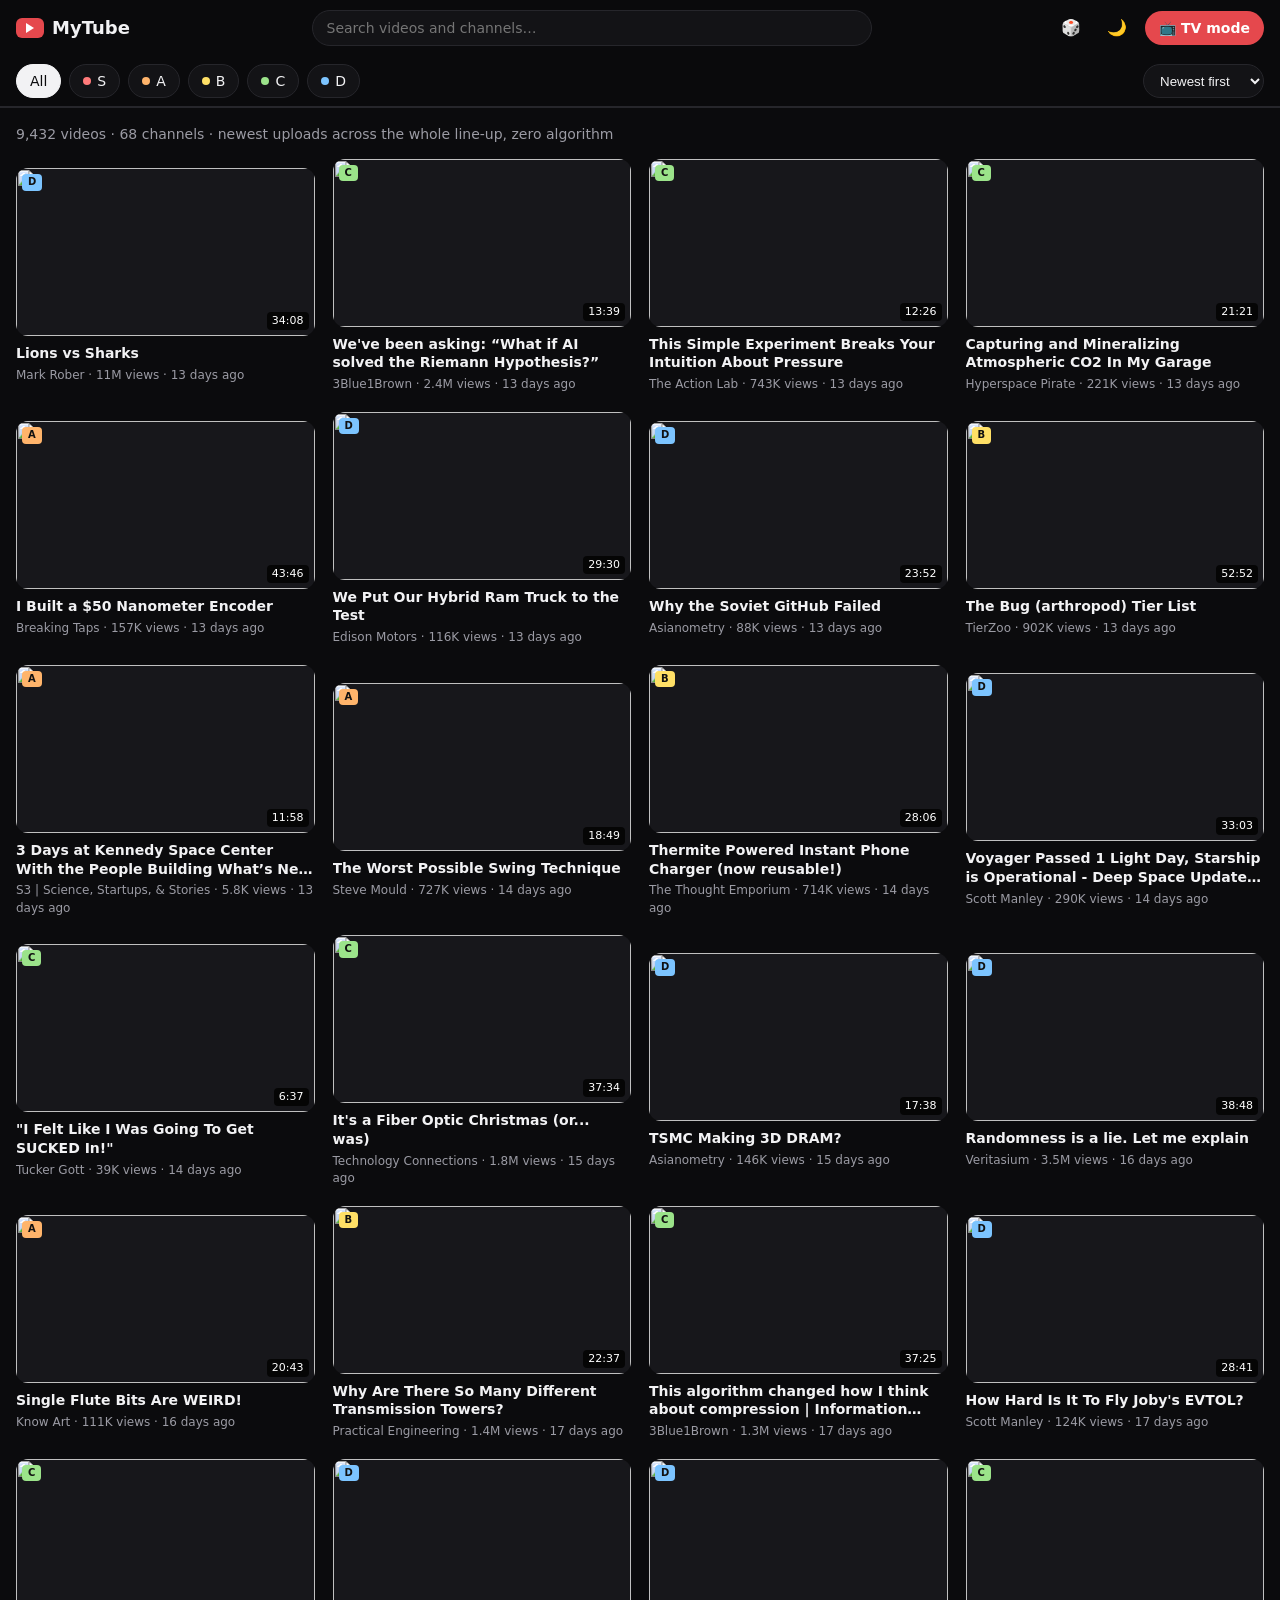
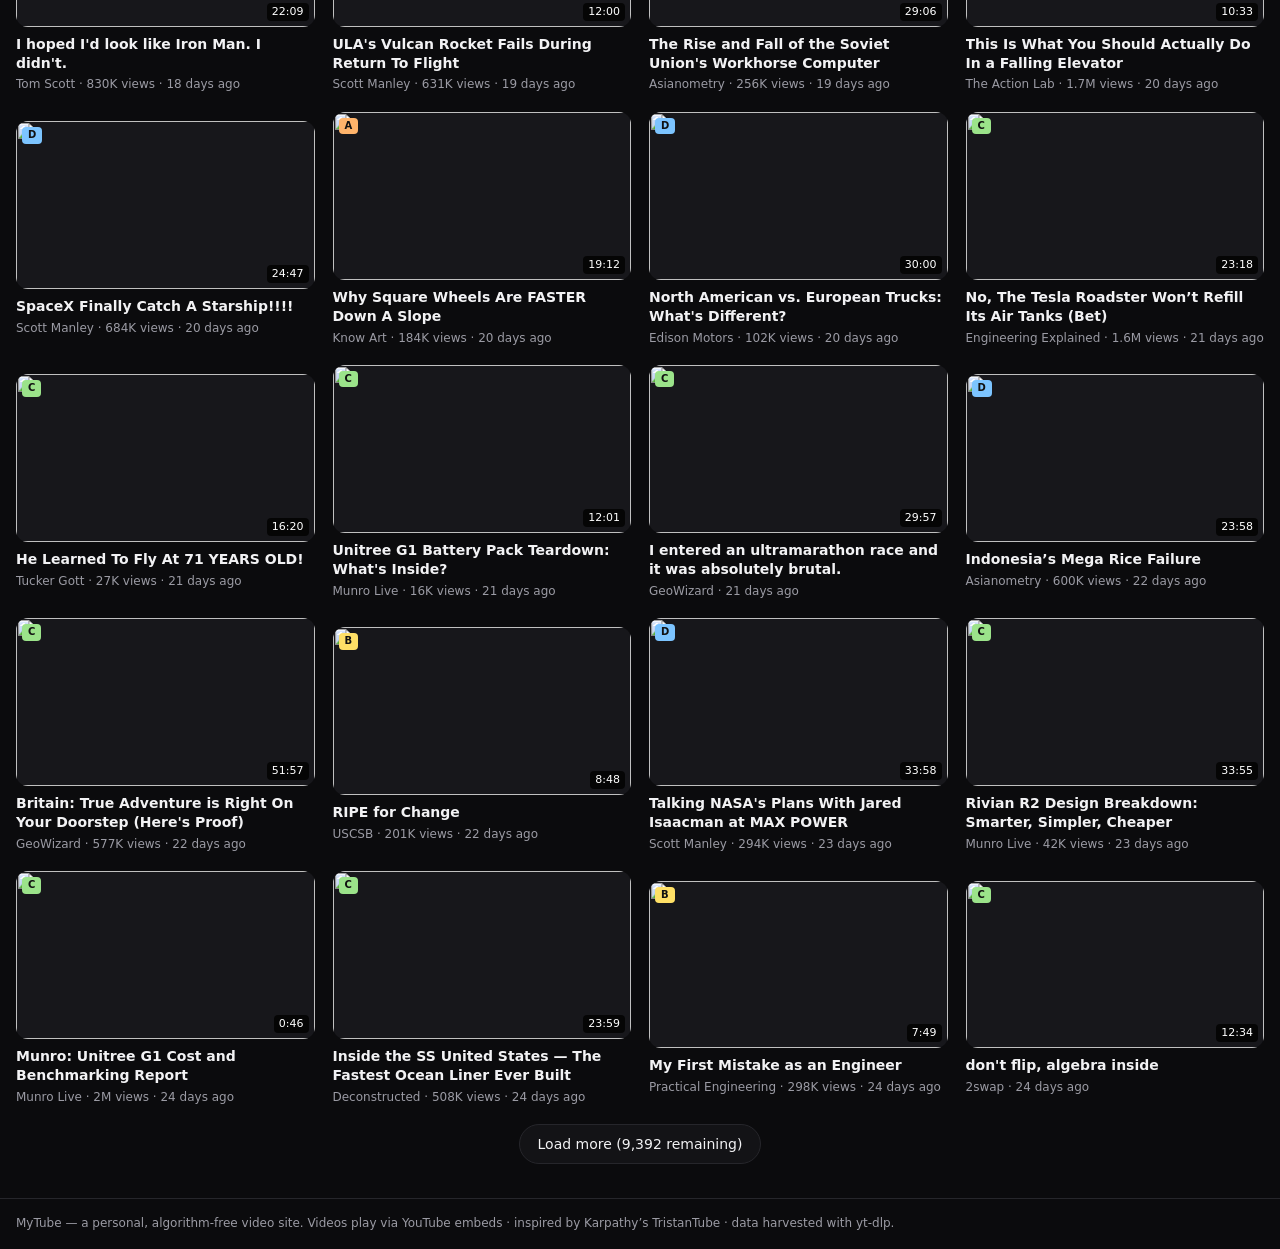
==== download/mytube-starter-kit/index.html @ 145fa807 "5e452080-0ec7-41a1-acb6-d376ca8e6de0" ====
<!doctype html>
<html lang="en">
<head>
<meta charset="utf-8">
<meta name="viewport" content="width=device-width, initial-scale=1">
<title>MyTube — your personal nerd TV</title>
<style>
  :root{
    --bg:#0b0b0d; --bg2:#131316; --fg:#f2f2f4; --muted:#9b9ba4;
    --line:#26262b; --accent:#e5484d; --card:#17171b;
  }
  html.light{
    --bg:#fafafa; --bg2:#ffffff; --fg:#17171b; --muted:#6b6b76;
    --line:#e4e4e8; --accent:#e5484d; --card:#ffffff;
  }
  *{box-sizing:border-box}
  body{margin:0;background:var(--bg);color:var(--fg);
       font:14px/1.45 system-ui,-apple-system,"Segoe UI",Roboto,sans-serif}
  button{font:inherit;color:inherit;background:none;border:0;cursor:pointer;padding:0}
  input{font:inherit}
  header{position:sticky;top:0;z-index:40;background:color-mix(in srgb,var(--bg) 88%,transparent);
         backdrop-filter:blur(8px);border-bottom:1px solid var(--line)}
  .hrow{display:flex;align-items:center;gap:10px;height:56px;padding:0 16px}
  .logo{display:flex;align-items:center;gap:8px;font-weight:700;font-size:18px}
  .logo .play{width:28px;height:20px;border-radius:6px;background:var(--accent);
              display:grid;place-items:center}
  .logo .play::after{content:"";border-left:8px solid #fff;border-block:5px solid transparent}
  .search{flex:1;max-width:560px;margin:0 auto;position:relative}
  .search input{width:100%;height:36px;border-radius:999px;border:1px solid var(--line);
                background:var(--bg2);color:var(--fg);padding:0 14px;outline:none}
  .iconbtn{width:36px;height:36px;border-radius:999px;display:grid;place-items:center;font-size:16px}
  .iconbtn:hover{background:var(--bg2)}
  .tvbtn{display:inline-flex;align-items:center;gap:6px;background:var(--accent);color:#fff;
         border-radius:999px;padding:7px 14px;font-weight:600}
  .chips{display:flex;gap:8px;overflow-x:auto;padding:8px 16px;border-bottom:1px solid var(--line);
         scrollbar-width:none}
  .chips::-webkit-scrollbar{display:none}
  .chip{flex-shrink:0;border:1px solid var(--line);border-radius:999px;padding:6px 13px;
        background:var(--bg2);display:inline-flex;align-items:center;gap:6px}
  .chip.on{background:var(--fg);color:var(--bg);border-color:var(--fg)}
  .dot{width:8px;height:8px;border-radius:999px;display:inline-block}
  select{border:1px solid var(--line);background:var(--bg2);color:var(--fg);
         border-radius:999px;padding:6px 12px}
  main{max-width:1800px;margin:0 auto;padding:16px}
  .meta{color:var(--muted);margin:0 0 14px}
  .grid{display:grid;gap:18px;grid-template-columns:repeat(auto-fill,minmax(280px,1fr))}
  .card{text-align:left;display:block;width:100%}
  .thumb{position:relative;aspect-ratio:16/9;border-radius:12px;overflow:hidden;background:var(--card)}
  .thumb img{width:100%;height:100%;object-fit:cover;display:block}
  .seen .thumb img{opacity:.55}
  .dur{position:absolute;right:6px;bottom:6px;background:rgba(0,0,0,.8);color:#fff;
       font-size:11px;padding:1px 5px;border-radius:4px}
  .tier{position:absolute;left:6px;top:6px;font-size:10px;font-weight:800;color:#111;
        padding:1px 6px;border-radius:4px}
  .card h3{margin:8px 0 4px;font-size:14px;font-weight:600;line-height:1.35;
           display:-webkit-box;-webkit-line-clamp:2;-webkit-box-orient:vertical;overflow:hidden}
  .sub{color:var(--muted);font-size:12px}
  .more{display:block;margin:18px auto;padding:9px 18px;border:1px solid var(--line);
        border-radius:999px;background:var(--bg2)}
  /* watch view */
  .watchwrap{max-width:1500px;margin:0 auto;padding:16px;display:grid;gap:20px;
             grid-template-columns:minmax(0,1fr) 360px}
  @media(max-width:1000px){.watchwrap{grid-template-columns:1fr}}
  .player{aspect-ratio:16/9;background:#000;border-radius:12px;overflow:hidden}
  .player iframe{width:100%;height:100%;border:0;display:block}
  .upnext{display:flex;flex-direction:column;gap:4px;max-height:80vh;overflow:auto}
  .upnext button{display:flex;gap:10px;padding:6px;border-radius:8px;text-align:left}
  .upnext button:hover{background:var(--bg2)}
  .upnext .mini{position:relative;flex:0 0 138px;aspect-ratio:16/9;border-radius:6px;overflow:hidden;
                background:var(--card)}
  .upnext .mini img{width:100%;height:100%;object-fit:cover}
  .backrow{display:flex;align-items:center;gap:12px;margin-bottom:12px}
  .pill{border:1px solid var(--line);border-radius:999px;padding:6px 13px;background:var(--bg2)}
  /* TV mode */
  #tv{position:fixed;inset:0;z-index:100;background:#000;color:#fff;display:none}
  #tv.on{display:block}
  #tv .catcher{position:absolute;inset:0;z-index:10}
  #tvosd{position:absolute;inset:0;z-index:20;pointer-events:none;opacity:1;transition:opacity .3s}
  #tvosd.dim{opacity:0}
  #tvosd .top{position:absolute;top:0;left:0;right:0;padding:14px;display:flex;justify-content:flex-end;gap:8px;
              background:linear-gradient(rgba(0,0,0,.7),transparent)}
  #tvosd .bot{position:absolute;bottom:0;left:0;right:0;padding:22px;padding-top:90px;
              background:linear-gradient(transparent,rgba(0,0,0,.88))}
  #tvosd .tbtn{pointer-events:auto;width:40px;height:40px;border-radius:999px;display:grid;place-items:center;
               background:rgba(255,255,255,.12);color:#fff}
  #tvbar{height:4px;background:rgba(255,255,255,.25);border-radius:999px;overflow:hidden;margin-top:10px}
  #tvbar div{height:100%;background:var(--accent);width:0}
  footer{border-top:1px solid var(--line);color:var(--muted);padding:16px;font-size:12px}
  .hidden{display:none!important}
</style>
</head>
<body>
<header>
  <div class="hrow">
    <button class="logo" onclick="goHome()"><span class="play"></span>MyTube</button>
    <div class="search"><input id="q" placeholder="Search videos and channels…" aria-label="Search"></div>
    <button class="iconbtn" onclick="reshuffle()" title="Shuffle">🎲</button>
    <button class="iconbtn" onclick="toggleTheme()" id="themebtn" title="Toggle theme">🌙</button>
    <button class="tvbtn" onclick="openTv()">📺 TV mode</button>
  </div>
  <div class="chips" id="chips"></div>
</header>

<main id="home">
  <p class="meta" id="metaline">Loading library…</p>
  <div class="grid" id="grid"></div>
  <button class="more hidden" id="more">Load more</button>
</main>

<div id="watch" class="watchwrap hidden">
  <div>
    <div class="backrow">
      <button class="pill" onclick="goHome()">← Back</button>
      <span class="sub" id="queueinfo"></span>
      <button class="pill" style="margin-left:auto" onclick="openTv(true)">📺 TV mode</button>
      <button class="pill" onclick="playNext()">Next ▶</button>
    </div>
    <div class="player" id="playerhost"></div>
    <h2 id="wtitle" style="margin:14px 0 6px;font-size:18px"></h2>
    <div class="sub" id="wmeta"></div>
  </div>
  <div>
    <div class="sub" style="font-weight:700;margin-bottom:8px">Up next</div>
    <div class="upnext" id="upnext"></div>
  </div>
</div>

<div id="tv" role="dialog" aria-label="TV mode">
  <div id="tvhost" style="position:absolute;inset:0"></div>
  <div class="catcher" onclick="tvToggle()" aria-label="Toggle playback"></div>
  <div id="tvosd">
    <div class="top">
      <button class="tbtn" onclick="tvGo(tvIdx-1)">⏮</button>
      <button class="tbtn" onclick="tvGo(tvIdx+1)">⏭</button>
      <button class="tbtn" onclick="tvMute()">🔊</button>
      <button class="tbtn" onclick="closeTv()">✕</button>
    </div>
    <div class="bot">
      <div style="display:flex;justify-content:space-between;gap:16px">
        <div style="min-width:0">
          <div id="tvtitle" style="font-size:20px;font-weight:700;white-space:nowrap;overflow:hidden;text-overflow:ellipsis"></div>
          <div id="tvmeta" class="sub" style="color:#bbb;margin-top:4px"></div>
        </div>
        <div style="text-align:right;color:#999;flex-shrink:0">
          <div id="tvcount"></div>
          <div style="font-size:11px;margin-top:4px">space play · n next · p prev · m mute · ←→ seek · esc exit</div>
        </div>
      </div>
      <div id="tvbar"><div></div></div>
    </div>
  </div>
</div>

<footer>
  MyTube — a personal, algorithm-free video site. Videos play via YouTube embeds ·
  inspired by Karpathy’s TristanTube · data harvested with yt-dlp.
</footer>

<script src="https://www.youtube.com/iframe_api"></script>
<script>
"use strict";
const TIER_COLORS = {S:"#ff7a7a",A:"#ffb46b",B:"#ffe066",C:"#9be38a",D:"#7cc4ff"};
const PAGE = 40;
let DATA = null, q = "", tier = "all", sort = "newest", seed = 1, visible = PAGE;
let view = "home", queueList = [], current = null, player = null;
let tvIdx = 0, tvPlayer = null, tvCountdown = null, tvIdle = null;
let hist = [];
try { hist = JSON.parse(localStorage.getItem("mytube.hist") || "[]"); } catch {}

/* ---------- helpers ---------- */
const $ = (s) => document.querySelector(s);
const thumb = (id, big) => `https://i.ytimg.com/vi/${id}/${big ? "hq" : "mq"}default.jpg`;
function fmtDur(d){ if(!d||d<=0) return ""; const h=d/3600|0,m=(d%3600)/60|0,s=d%60|0;
  return h?`${h}:${String(m).padStart(2,"0")}:${String(s).padStart(2,"0")}`:`${m}:${String(s).padStart(2,"0")}`; }
function fmtViews(v){ if(!v||v<=0) return "";
  if(v>=1e9) return (v/1e9).toFixed(1).replace(/\.0$/,"")+"B views";
  if(v>=1e6) return (v/1e6).toFixed(1).replace(/\.0$/,"")+"M views";
  if(v>=1e3) return (v/1e3).toFixed(1).replace(/\.0$/,"")+"K views";
  return v+" views"; }
function fmtAge(ts){ if(!ts) return ""; const days=Math.floor((Date.now()/1e3-ts)/86400);
  if(days<1) return "today"; if(days===1) return "1 day ago";
  if(days<30) return days+" days ago";
  if(days<365){const m=Math.round(days/30);return m<=1?"1 month ago":m+" months ago";}
  const y=Math.round(days/365); return y<=1?"1 year ago":y+" years ago"; }
const metaJoin = (...p) => p.filter(Boolean).join(" · ");
function shuffleSeeded(arr, s){ const a=[...arr];
  let x=s>>>0; const rnd=()=>{x|=0;x=x+0x6D2B79F5|0;let t=Math.imul(x^x>>>15,1|x);
  t=t+Math.imul(t^t>>>7,61|t)^t;return((t^t>>>14)>>>0)/4294967296;};
  for(let i=a.length-1;i>0;i--){const j=rnd()*(i+1)|0;[a[i],a[j]]=[a[j],a[i]];} return a; }
function esc(s){return (s??"").replace(/&/g,"&amp;").replace(/</g,"&lt;").replace(/"/g,"&quot;");}

/* ---------- data + filters ---------- */
async function boot(){
  try{ const r=await fetch("./videos.json"); DATA=await r.json(); }
  catch{ $("#metaline").textContent="Could not load videos.json — serve this folder over HTTP (e.g. python -m http.server)."; return; }
  const seen=new Set(); DATA.videos=DATA.videos.filter(v=>!seen.has(v.id)&&seen.add(v.id));
  renderChips(); render();
}
function filtered(){
  const ql=q.trim().toLowerCase();
  let out=DATA.videos.filter(v=>{
    const ch=DATA.channels[v.c];
    if(tier!=="all"&&ch.tier!==tier) return false;
    if(ql&&!v.t.toLowerCase().includes(ql)&&!ch.n.toLowerCase().includes(ql)) return false;
    return true;
  });
  if(sort==="newest") out=[...out].sort((a,b)=>(b.ts??0)-(a.ts??0)||b.v-a.v);
  else if(sort==="views") out=[...out].sort((a,b)=>b.v-a.v);
  else if(sort==="longest") out=[...out].sort((a,b)=>b.d-a.d);
  else if(sort==="shuffle") out=shuffleSeeded(out,seed);
  return out;
}
function render(){
  const list=filtered();
  $("#metaline").textContent=`${list.length.toLocaleString()} videos · ${DATA.channels.length} channels · newest uploads across the whole line-up, zero algorithm${q.trim()?` · results for “${q.trim()}”`:""}`;
  const seenIds=new Set(hist);
  $("#grid").innerHTML=list.slice(0,visible).map(v=>{
    const ch=DATA.channels[v.c];
    return `<button class="card ${seenIds.has(v.id)?"seen":""}" onclick="openVideo('${v.id}')">
      <div class="thumb"><img loading="lazy" src="${thumb(v.id)}" alt="">
        ${fmtDur(v.d)?`<span class="dur">${fmtDur(v.d)}</span>`:""}
        <span class="tier" style="background:${TIER_COLORS[ch.tier]}">${ch.tier}</span></div>
      <h3>${esc(v.t)}</h3>
      <div class="sub">${esc(metaJoin(ch.n,fmtViews(v.v),fmtAge(v.ts)))}</div>
    </button>`;
  }).join("");
  $("#more").classList.toggle("hidden",visible>=list.length);
  $("#more").textContent=`Load more (${(list.length-visible).toLocaleString()} remaining)`;
}
function renderChips(){
  const tiers=["all","S","A","B","C","D"];
  $("#chips").innerHTML=tiers.map(t=>`<button class="chip ${tier===t?"on":""}" onclick="setTier('${t}')">${
    t==="all"?"All":`<span class="dot" style="background:${TIER_COLORS[t]}"></span>${t}`}</button>`).join("")
    +`<span style="flex:1"></span><select onchange="setSort(this.value)" aria-label="Sort">
      ${["newest","views","longest","shuffle"].map(s=>`<option value="${s}" ${sort===s?"selected":""}>${
        {newest:"Newest first",views:"Most viewed",longest:"Longest",shuffle:"Shuffled"}[s]}</option>`).join("")}
    </select>`;
}
function setTier(t){tier=t;visible=PAGE;renderChips();render();window.scrollTo({top:0});}
function setSort(s){sort=s;visible=PAGE;render();window.scrollTo({top:0});}
function reshuffle(){sort="shuffle";seed=(Math.random()*1e9)|0;visible=PAGE;renderChips();render();}
$("#q").addEventListener("input",e=>{q=e.target.value;visible=PAGE;render();});
$("#more").addEventListener("click",()=>{visible+=PAGE*2;render();});

/* ---------- watch ---------- */
let ytReady=false, pendingOpen=null;
window.onYouTubeIframeAPIReady=()=>{ytReady=true;if(pendingOpen){openVideo(pendingOpen);pendingOpen=null;}};
function newPlayer(host,vid,onEnd){
  if(player){player.destroy();player=null;}
  player=new YT.Player(host,{videoId:vid,playerVars:{autoplay:1,rel:0,modestbranding:1},
    events:{onStateChange:e=>{if(e.data===0&&onEnd)onEnd();}}});
}
function openVideo(id){
  if(!ytReady){pendingOpen=id;return;}
  const v=DATA.videos.find(x=>x.id===id); if(!v) return;
  current=v;
  if(view!=="watch"){queueList=filtered();}
  view="watch";
  $("#home").classList.add("hidden"); $("#watch").classList.remove("hidden");
  const idx=queueList.findIndex(x=>x.id===id);
  $("#queueinfo").textContent=idx>=0?`${idx+1} / ${queueList.length} in queue`:"";
  $("#wtitle").textContent=v.t;
  const ch=DATA.channels[v.c];
  $("#wmeta").innerHTML=`<b style="color:var(--fg)">${esc(ch.n)}</b> · <span class="dot" style="background:${TIER_COLORS[ch.tier]}"></span> ${ch.tier} tier · ${esc(metaJoin(fmtViews(v.v),fmtAge(v.ts),fmtDur(v.d)))}`;
  newPlayer("playerhost",v.id,()=>{const n=nextVid();if(n)setTimeout(()=>openVideo(n.id),1500);});
  const up=queueList.slice(idx+1,idx+26);
  $("#upnext").innerHTML=up.map(u=>`<button onclick="openVideo('${u.id}')">
    <span class="mini"><img loading="lazy" src="${thumb(u.id)}" alt="">${fmtDur(u.d)?`<span class="dur">${fmtDur(u.d)}</span>`:""}</span>
    <span style="min-width:0"><span style="display:block;font-weight:600">${esc(u.t)}</span>
    <span class="sub">${esc(metaJoin(DATA.channels[u.c].n,fmtViews(u.v),fmtAge(u.ts)))}</span></span></button>`).join("")
    ||`<p class="sub">End of queue.</p>`;
  pushHist(v.id); window.scrollTo({top:0});
}
function nextVid(){const i=queueList.findIndex(x=>x.id===current.id);
  return queueList[i+1]??queueList[0]??null;}
function playNext(){const n=nextVid();if(n)openVideo(n.id);}
function goHome(){
  view="home"; if(player){player.destroy();player=null;}
  $("#watch").classList.add("hidden"); $("#home").classList.remove("hidden"); render();
}
function pushHist(id){
  hist=[id,...hist.filter(h=>h!==id)].slice(0,300);
  try{localStorage.setItem("mytube.hist",JSON.stringify(hist));}catch{}
}

/* ---------- TV mode ---------- */
function openTv(fromWatch){
  const list=(fromWatch||view==="watch")&&queueList.length?queueList:filtered();
  if(!list.length)return;
  queueList=list;
  if(view!=="watch"){view="watch";}
  tvIdx=(fromWatch&&current)?Math.max(0,queueList.findIndex(x=>x.id===current.id))
        :(Math.random()*queueList.length)|0;
  $("#tv").classList.add("on"); document.body.style.overflow="hidden";
  if(player){player.destroy();player=null;}
  tvMount();
}
function tvMount(){
  const n=queueList.length;
  tvIdx=((tvIdx%n)+n)%n;
  const v=queueList[tvIdx];
  if(tvPlayer){tvPlayer.destroy();tvPlayer=null;}
  tvPlayer=new YT.Player("tvhost",{videoId:v.id,playerVars:{autoplay:1,controls:0,rel:0,modestbranding:1},
    events:{onStateChange:e=>{
      if(e.data===0){ // ended → up-next countdown
        clearTimeout(tvCountdown); tvCountdown=setTimeout(()=>tvGo(tvIdx+1),5000);
      }else clearTimeout(tvCountdown);
    }}});
  const ch=DATA.channels[v.c];
  $("#tvtitle").textContent=v.t;
  $("#tvmeta").innerHTML=`<span class="dot" style="background:${TIER_COLORS[ch.tier]}"></span> ${esc(ch.n)} · ${esc(metaJoin(fmtViews(v.v),fmtDur(v.d)))}`;
  $("#tvcount").textContent=`${tvIdx+1} / ${n}`;
  pushHist(v.id);
  clearInterval(window.__tvTick);
  window.__tvTick=setInterval(()=>{
    if(!tvPlayer||!tvPlayer.getCurrentTime)return;
    try{const c=tvPlayer.getCurrentTime()||0,d=tvPlayer.getDuration()||0;
      $("#tvbar div").style.width=(d?c/d*100:0)+"%";}catch{}
  },1000);
  pokeOsd();
}
function tvGo(i){clearTimeout(tvCountdown);tvIdx=i;tvMount();}
function tvToggle(){try{const s=tvPlayer.getPlayerState();s===1?tvPlayer.pauseVideo():tvPlayer.playVideo();}catch{}}
function tvMute(){try{tvPlayer.isMuted()?tvPlayer.unMute():tvPlayer.mute();}catch{}}
function pokeOsd(){
  $("#tvosd").classList.remove("dim");
  clearTimeout(tvIdle); tvIdle=setTimeout(()=>$("#tvosd").classList.add("dim"),3500);
}
document.addEventListener("mousemove",()=>{if($("#tv").classList.contains("on"))pokeOsd();});
function closeTv(){
  clearTimeout(tvCountdown); $("#tv").classList.remove("on");
  document.body.style.overflow=""; if(tvPlayer){tvPlayer.destroy();tvPlayer=null;}
  if(current)openVideo(current.id);
}
document.addEventListener("keydown",e=>{
  if($("#tv").classList.contains("on")){
    if(e.key==="Escape")closeTv();
    else if(e.key===" "){e.preventDefault();tvToggle();}
    else if(e.key==="n")tvGo(tvIdx+1);
    else if(e.key==="p")tvGo(tvIdx-1);
    else if(e.key==="m")tvMute();
    else if(e.key==="ArrowRight"){e.preventDefault();try{tvPlayer.seekTo(tvPlayer.getCurrentTime()+10,true);}catch{}}
    else if(e.key==="ArrowLeft"){e.preventDefault();try{tvPlayer.seekTo(Math.max(0,tvPlayer.getCurrentTime()-10),true);}catch{}}
    return;
  }
  if(e.key==="Escape"&&view==="watch")goHome();
});

/* ---------- theme ---------- */
function toggleTheme(){
  const light=document.documentElement.classList.toggle("light");
  $("#themebtn").textContent=light?"☀️":"🌙";
  try{localStorage.setItem("mytube.theme",light?"light":"dark");}catch{}
}
try{if(localStorage.getItem("mytube.theme")==="light"){document.documentElement.classList.add("light");$("#themebtn").textContent="☀️";}}catch{}

boot();
</script>
</body>
</html>
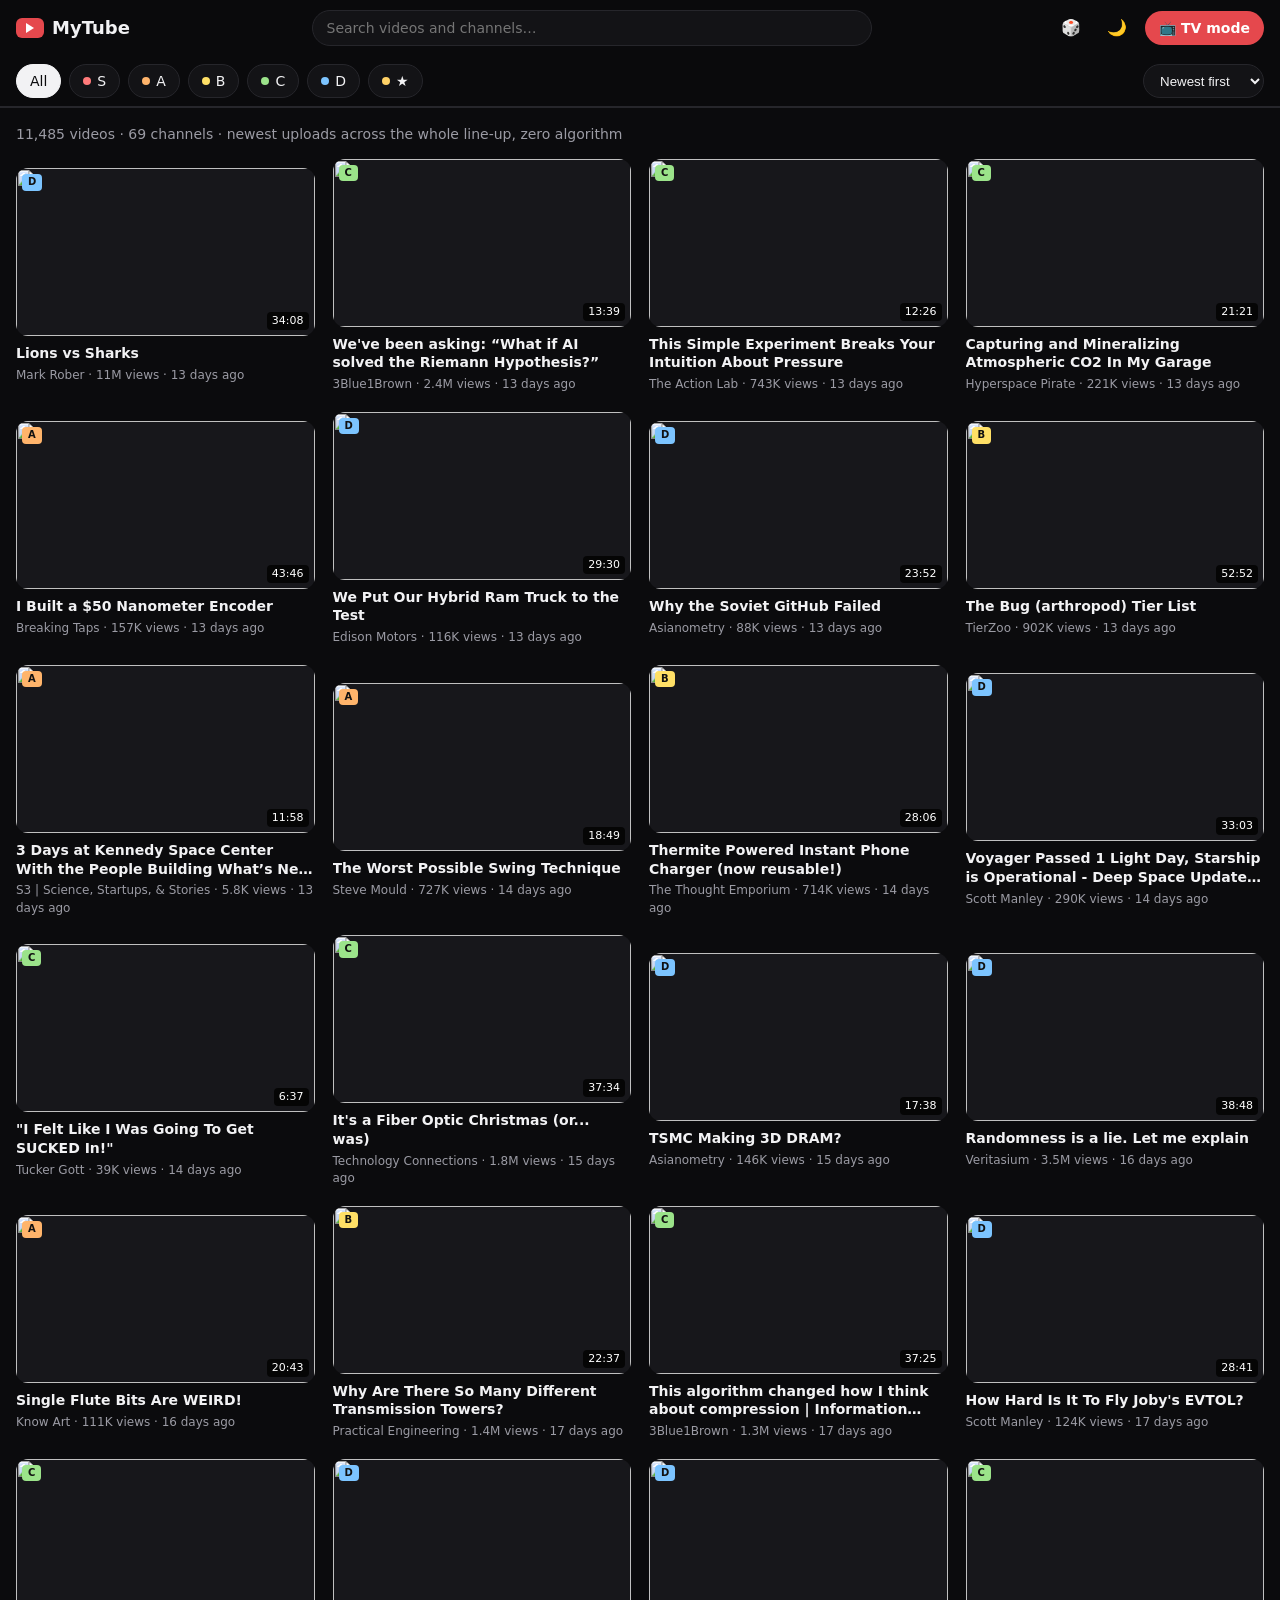
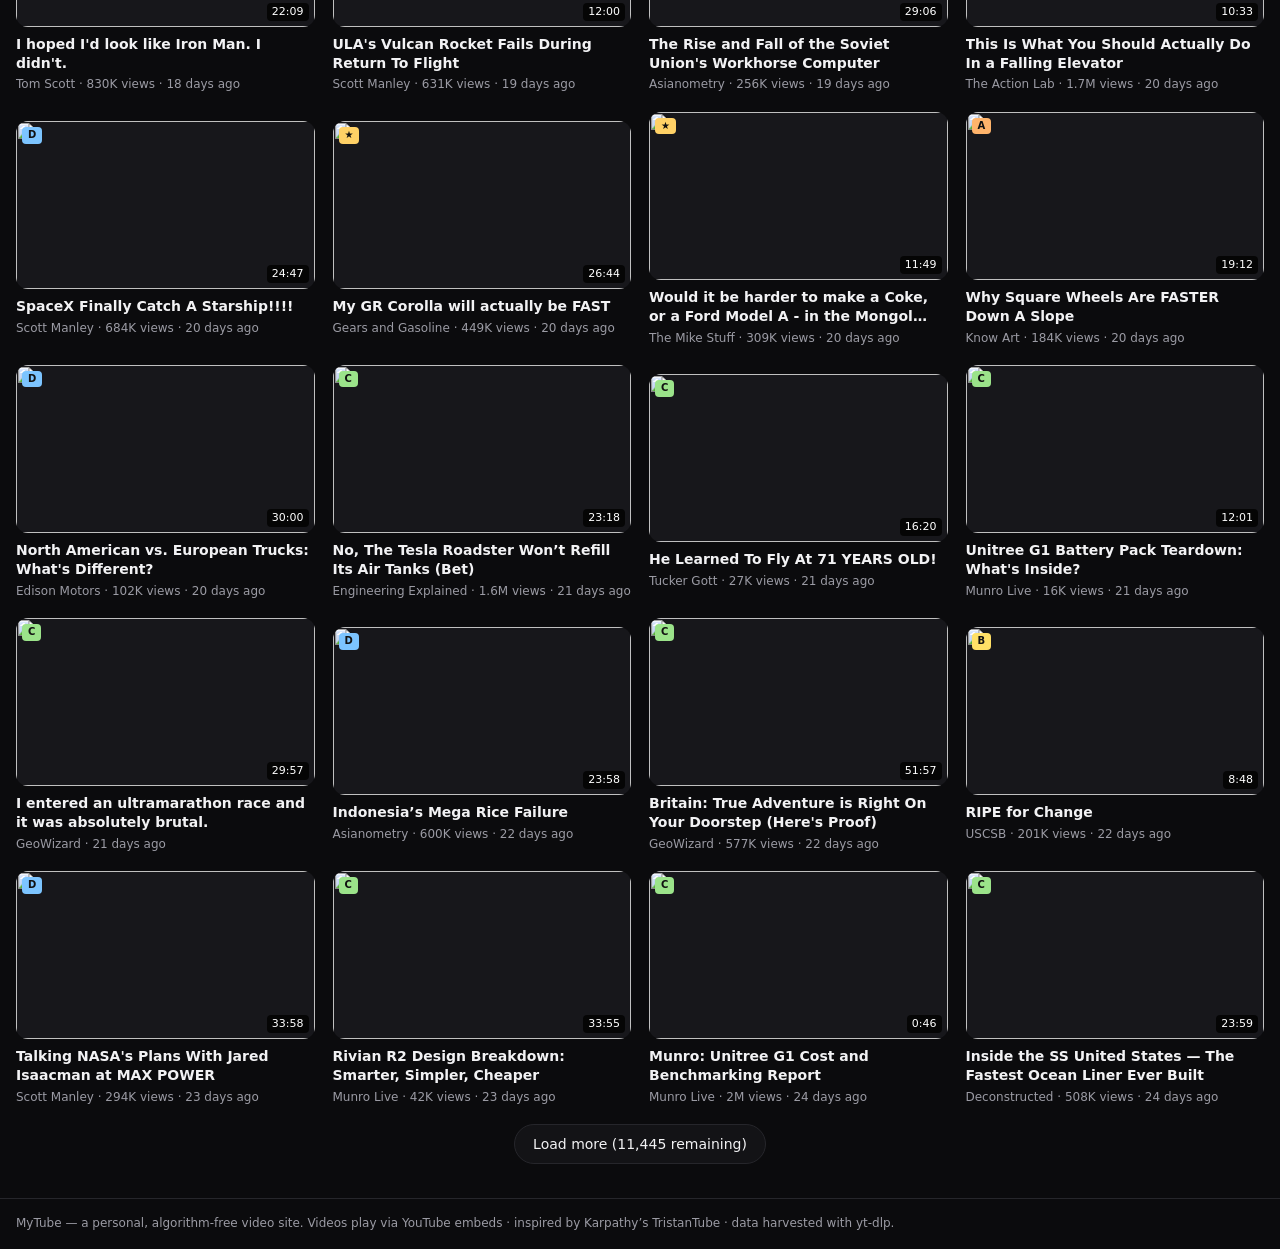
==== commit a45205b7: "aca96fc9-3162-4232-afbf-8713ae953c72" ====
--- a/download/mytube-starter-kit/index.html
+++ b/download/mytube-starter-kit/index.html
@@ -159,7 +159,7 @@
 <script src="https://www.youtube.com/iframe_api"></script>
 <script>
 "use strict";
-const TIER_COLORS = {S:"#ff7a7a",A:"#ffb46b",B:"#ffe066",C:"#9be38a",D:"#7cc4ff"};
+const TIER_COLORS = {S:"#ff7a7a",A:"#ffb46b",B:"#ffe066",C:"#9be38a",D:"#7cc4ff","★":"#ffd166"};
 const PAGE = 40;
 let DATA = null, q = "", tier = "all", sort = "newest", seed = 1, visible = PAGE;
 let view = "home", queueList = [], current = null, player = null;
@@ -193,7 +193,6 @@
 async function boot(){
   try{ const r=await fetch("./videos.json"); DATA=await r.json(); }
   catch{ $("#metaline").textContent="Could not load videos.json — serve this folder over HTTP (e.g. python -m http.server)."; return; }
-  const seen=new Set(); DATA.videos=DATA.videos.filter(v=>!seen.has(v.id)&&seen.add(v.id));
   renderChips(); render();
 }
 function filtered(){
@@ -201,9 +200,12 @@
   let out=DATA.videos.filter(v=>{
     const ch=DATA.channels[v.c];
     if(tier!=="all"&&ch.tier!==tier) return false;
-    if(ql&&!v.t.toLowerCase().includes(ql)&&!ch.n.toLowerCase().includes(ql)) return false;
+    if(ql&&!v.t.toLowerCase().includes(ql)&&!`${ch.n} ${v.up||""}`.toLowerCase().includes(ql)) return false;
     return true;
   });
+  // feed-level dedupe: channel copy wins over the playlist copy
+  const seen=new Set();
+  out=out.filter(v=>!seen.has(v.id)&&seen.add(v.id));
   if(sort==="newest") out=[...out].sort((a,b)=>(b.ts??0)-(a.ts??0)||b.v-a.v);
   else if(sort==="views") out=[...out].sort((a,b)=>b.v-a.v);
   else if(sort==="longest") out=[...out].sort((a,b)=>b.d-a.d);
@@ -221,14 +223,14 @@
         ${fmtDur(v.d)?`<span class="dur">${fmtDur(v.d)}</span>`:""}
         <span class="tier" style="background:${TIER_COLORS[ch.tier]}">${ch.tier}</span></div>
       <h3>${esc(v.t)}</h3>
-      <div class="sub">${esc(metaJoin(ch.n,fmtViews(v.v),fmtAge(v.ts)))}</div>
+      <div class="sub">${esc(metaJoin(v.up||ch.n,fmtViews(v.v),fmtAge(v.ts)))}</div>
     </button>`;
   }).join("");
   $("#more").classList.toggle("hidden",visible>=list.length);
   $("#more").textContent=`Load more (${(list.length-visible).toLocaleString()} remaining)`;
 }
 function renderChips(){
-  const tiers=["all","S","A","B","C","D"];
+  const tiers=["all","S","A","B","C","D","★"];
   $("#chips").innerHTML=tiers.map(t=>`<button class="chip ${tier===t?"on":""}" onclick="setTier('${t}')">${
     t==="all"?"All":`<span class="dot" style="background:${TIER_COLORS[t]}"></span>${t}`}</button>`).join("")
     +`<span style="flex:1"></span><select onchange="setSort(this.value)" aria-label="Sort">
@@ -261,13 +263,13 @@
   $("#queueinfo").textContent=idx>=0?`${idx+1} / ${queueList.length} in queue`:"";
   $("#wtitle").textContent=v.t;
   const ch=DATA.channels[v.c];
-  $("#wmeta").innerHTML=`<b style="color:var(--fg)">${esc(ch.n)}</b> · <span class="dot" style="background:${TIER_COLORS[ch.tier]}"></span> ${ch.tier} tier · ${esc(metaJoin(fmtViews(v.v),fmtAge(v.ts),fmtDur(v.d)))}`;
+  $("#wmeta").innerHTML=`<b style="color:var(--fg)">${esc(v.up||ch.n)}</b> · <span class="dot" style="background:${TIER_COLORS[ch.tier]}"></span> ${ch.tier} tier · ${esc(metaJoin(fmtViews(v.v),fmtAge(v.ts),fmtDur(v.d)))}`;
   newPlayer("playerhost",v.id,()=>{const n=nextVid();if(n)setTimeout(()=>openVideo(n.id),1500);});
   const up=queueList.slice(idx+1,idx+26);
   $("#upnext").innerHTML=up.map(u=>`<button onclick="openVideo('${u.id}')">
     <span class="mini"><img loading="lazy" src="${thumb(u.id)}" alt="">${fmtDur(u.d)?`<span class="dur">${fmtDur(u.d)}</span>`:""}</span>
     <span style="min-width:0"><span style="display:block;font-weight:600">${esc(u.t)}</span>
-    <span class="sub">${esc(metaJoin(DATA.channels[u.c].n,fmtViews(u.v),fmtAge(u.ts)))}</span></span></button>`).join("")
+    <span class="sub">${esc(metaJoin(u.up||DATA.channels[u.c].n,fmtViews(u.v),fmtAge(u.ts)))}</span></span></button>`).join("")
     ||`<p class="sub">End of queue.</p>`;
   pushHist(v.id); window.scrollTo({top:0});
 }
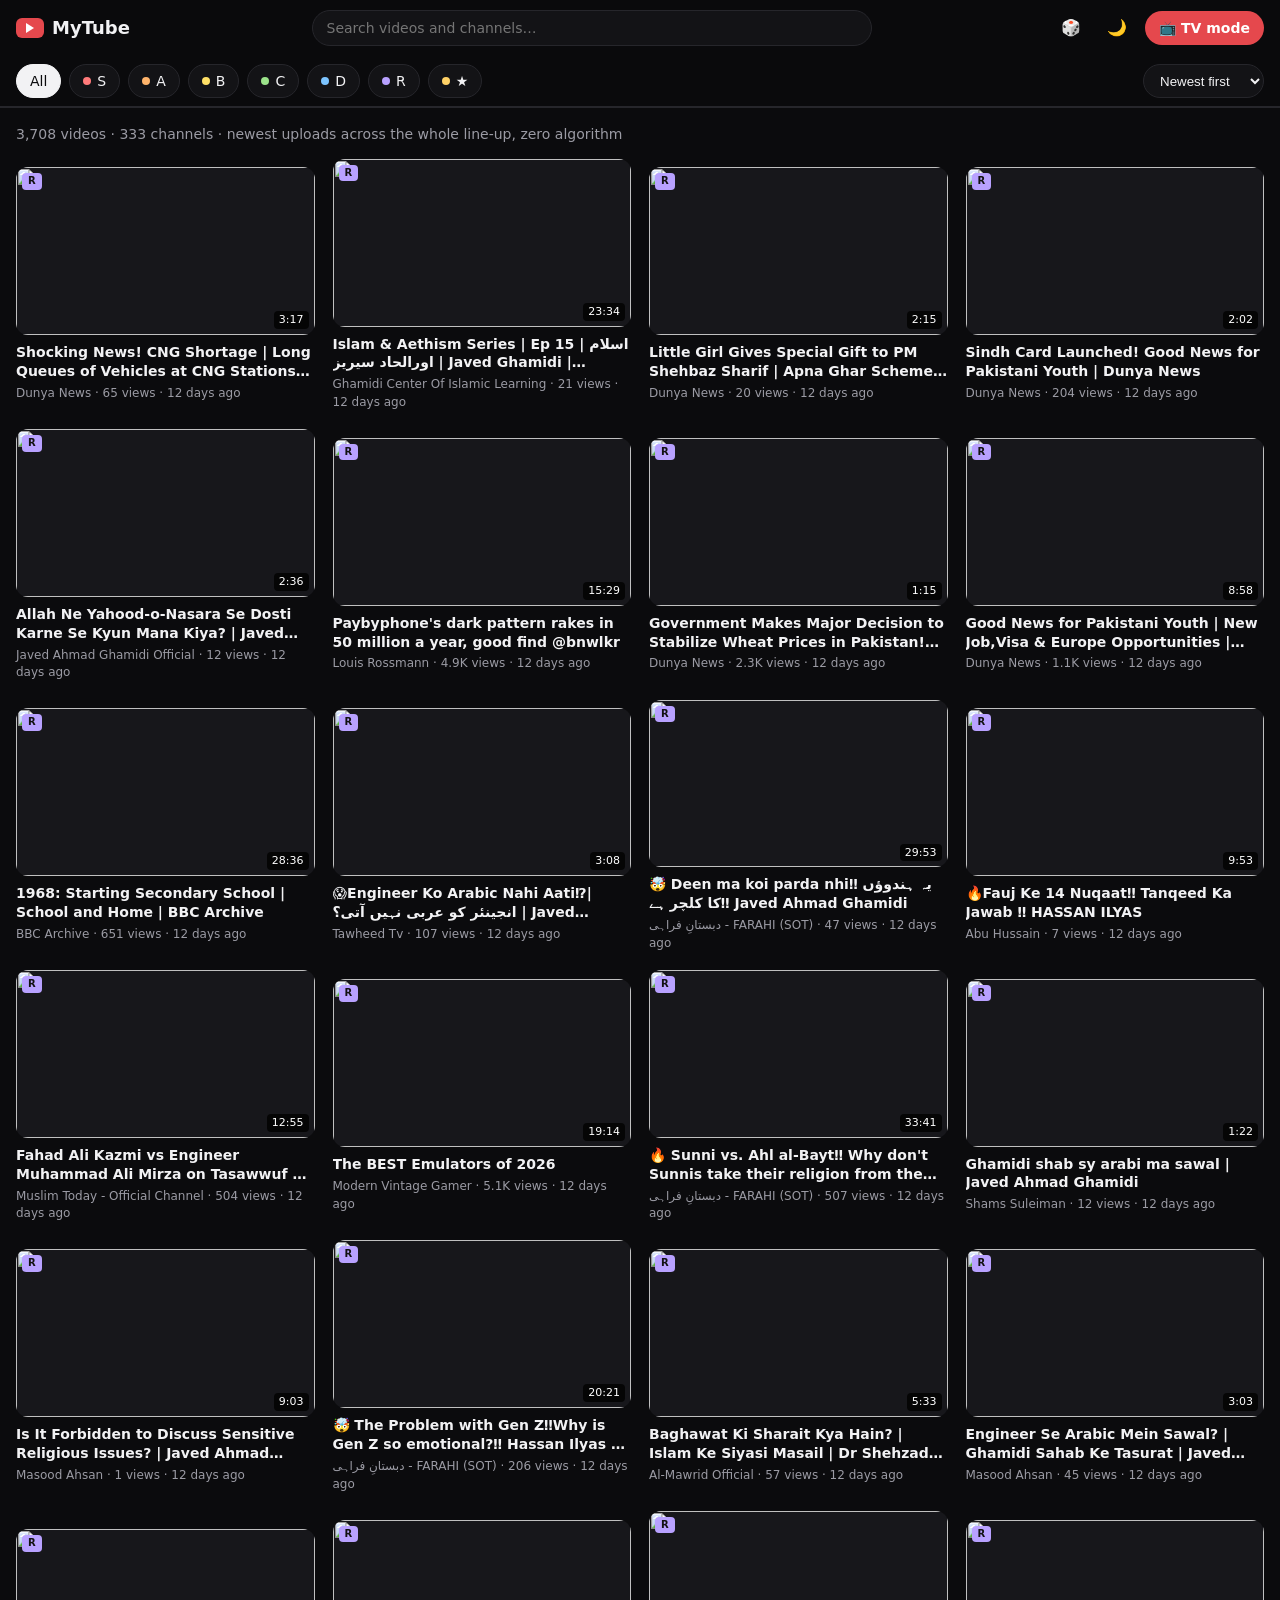
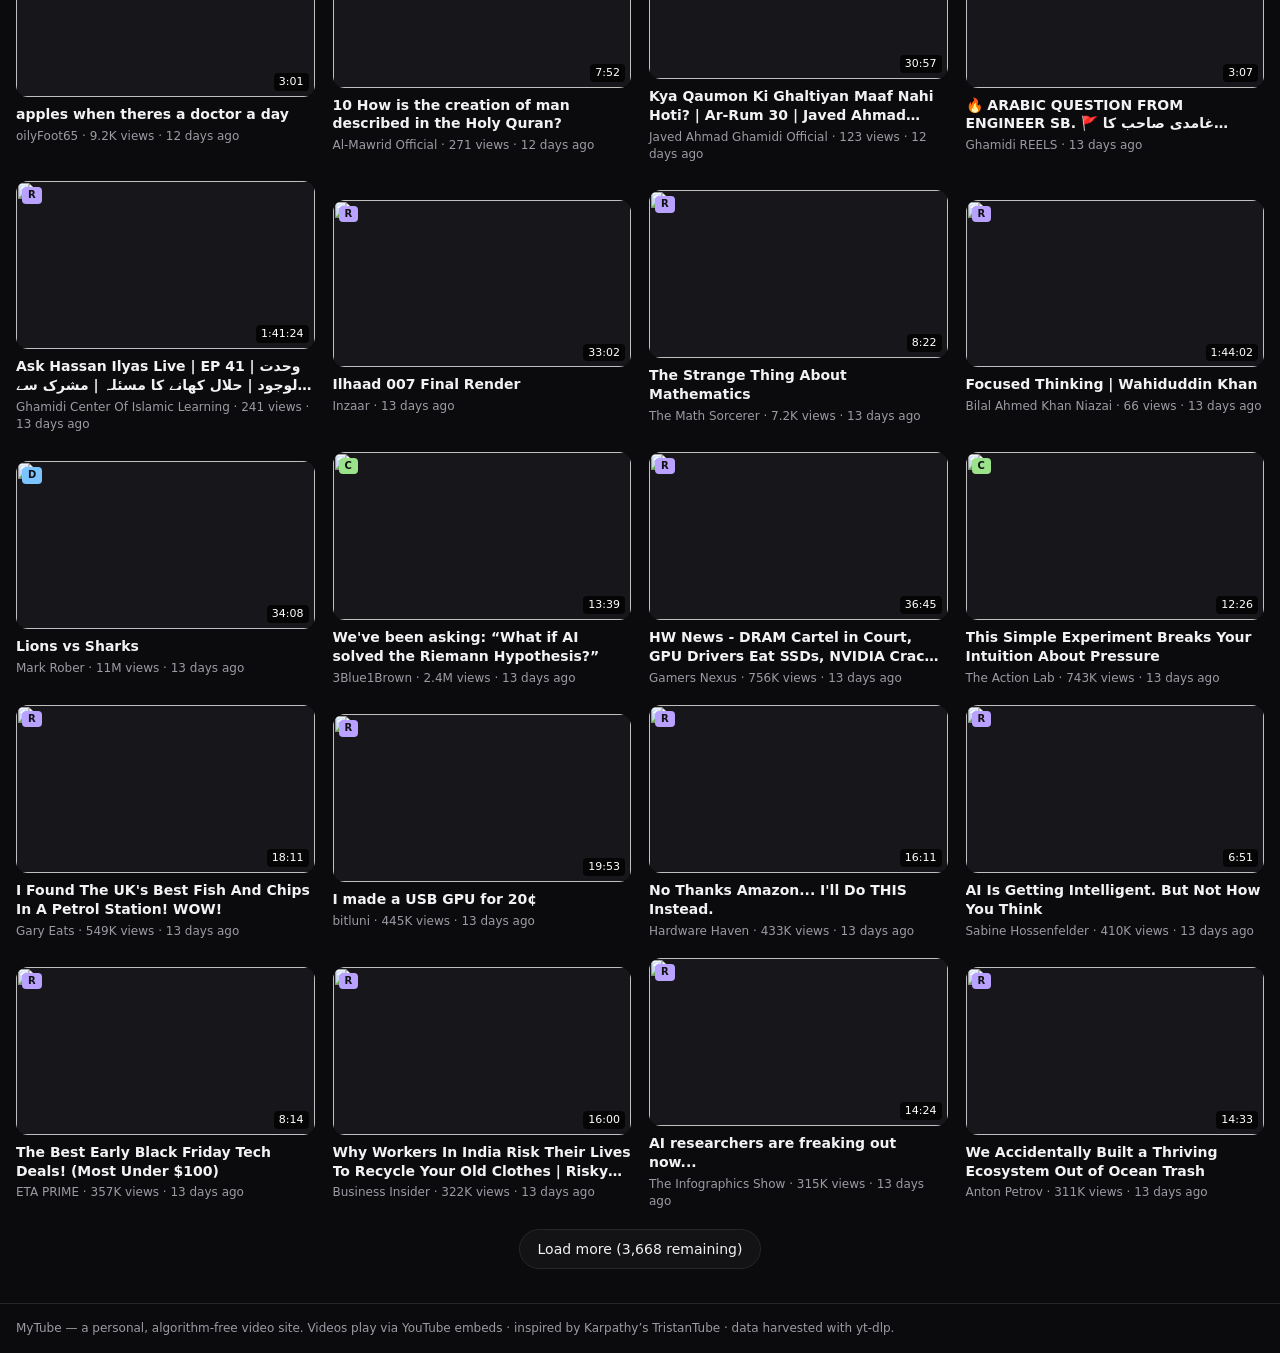
==== commit 094e1344: "1c3a51e8-aaf1-40f8-9515-c9ffe3a11a8e" ====
--- a/download/mytube-starter-kit/index.html
+++ b/download/mytube-starter-kit/index.html
@@ -159,7 +159,7 @@
 <script src="https://www.youtube.com/iframe_api"></script>
 <script>
 "use strict";
-const TIER_COLORS = {S:"#ff7a7a",A:"#ffb46b",B:"#ffe066",C:"#9be38a",D:"#7cc4ff","★":"#ffd166"};
+const TIER_COLORS = {S:"#ff7a7a",A:"#ffb46b",B:"#ffe066",C:"#9be38a",D:"#7cc4ff",R:"#b8a1ff","★":"#ffd166"};
 const PAGE = 40;
 let DATA = null, q = "", tier = "all", sort = "newest", seed = 1, visible = PAGE;
 let view = "home", queueList = [], current = null, player = null;
@@ -210,6 +210,12 @@
   else if(sort==="views") out=[...out].sort((a,b)=>b.v-a.v);
   else if(sort==="longest") out=[...out].sort((a,b)=>b.d-a.d);
   else if(sort==="shuffle") out=shuffleSeeded(out,seed);
+  // feed diversity: cap each channel's slots in the mixed feeds so hyperactive
+  // channels (news, music dumps) cannot flood the newest/shuffled feed
+  if(sort==="newest"||sort==="shuffle"){
+    const per=new Map();
+    out=out.filter(v=>{ if(DATA.channels[v.c].tier==="★") return true; const n=per.get(v.c)||0;if(n>=5)return false;per.set(v.c,n+1);return true;});
+  }
   return out;
 }
 function render(){
@@ -230,7 +236,7 @@
   $("#more").textContent=`Load more (${(list.length-visible).toLocaleString()} remaining)`;
 }
 function renderChips(){
-  const tiers=["all","S","A","B","C","D","★"];
+  const tiers=["all","S","A","B","C","D","R","★"];
   $("#chips").innerHTML=tiers.map(t=>`<button class="chip ${tier===t?"on":""}" onclick="setTier('${t}')">${
     t==="all"?"All":`<span class="dot" style="background:${TIER_COLORS[t]}"></span>${t}`}</button>`).join("")
     +`<span style="flex:1"></span><select onchange="setSort(this.value)" aria-label="Sort">
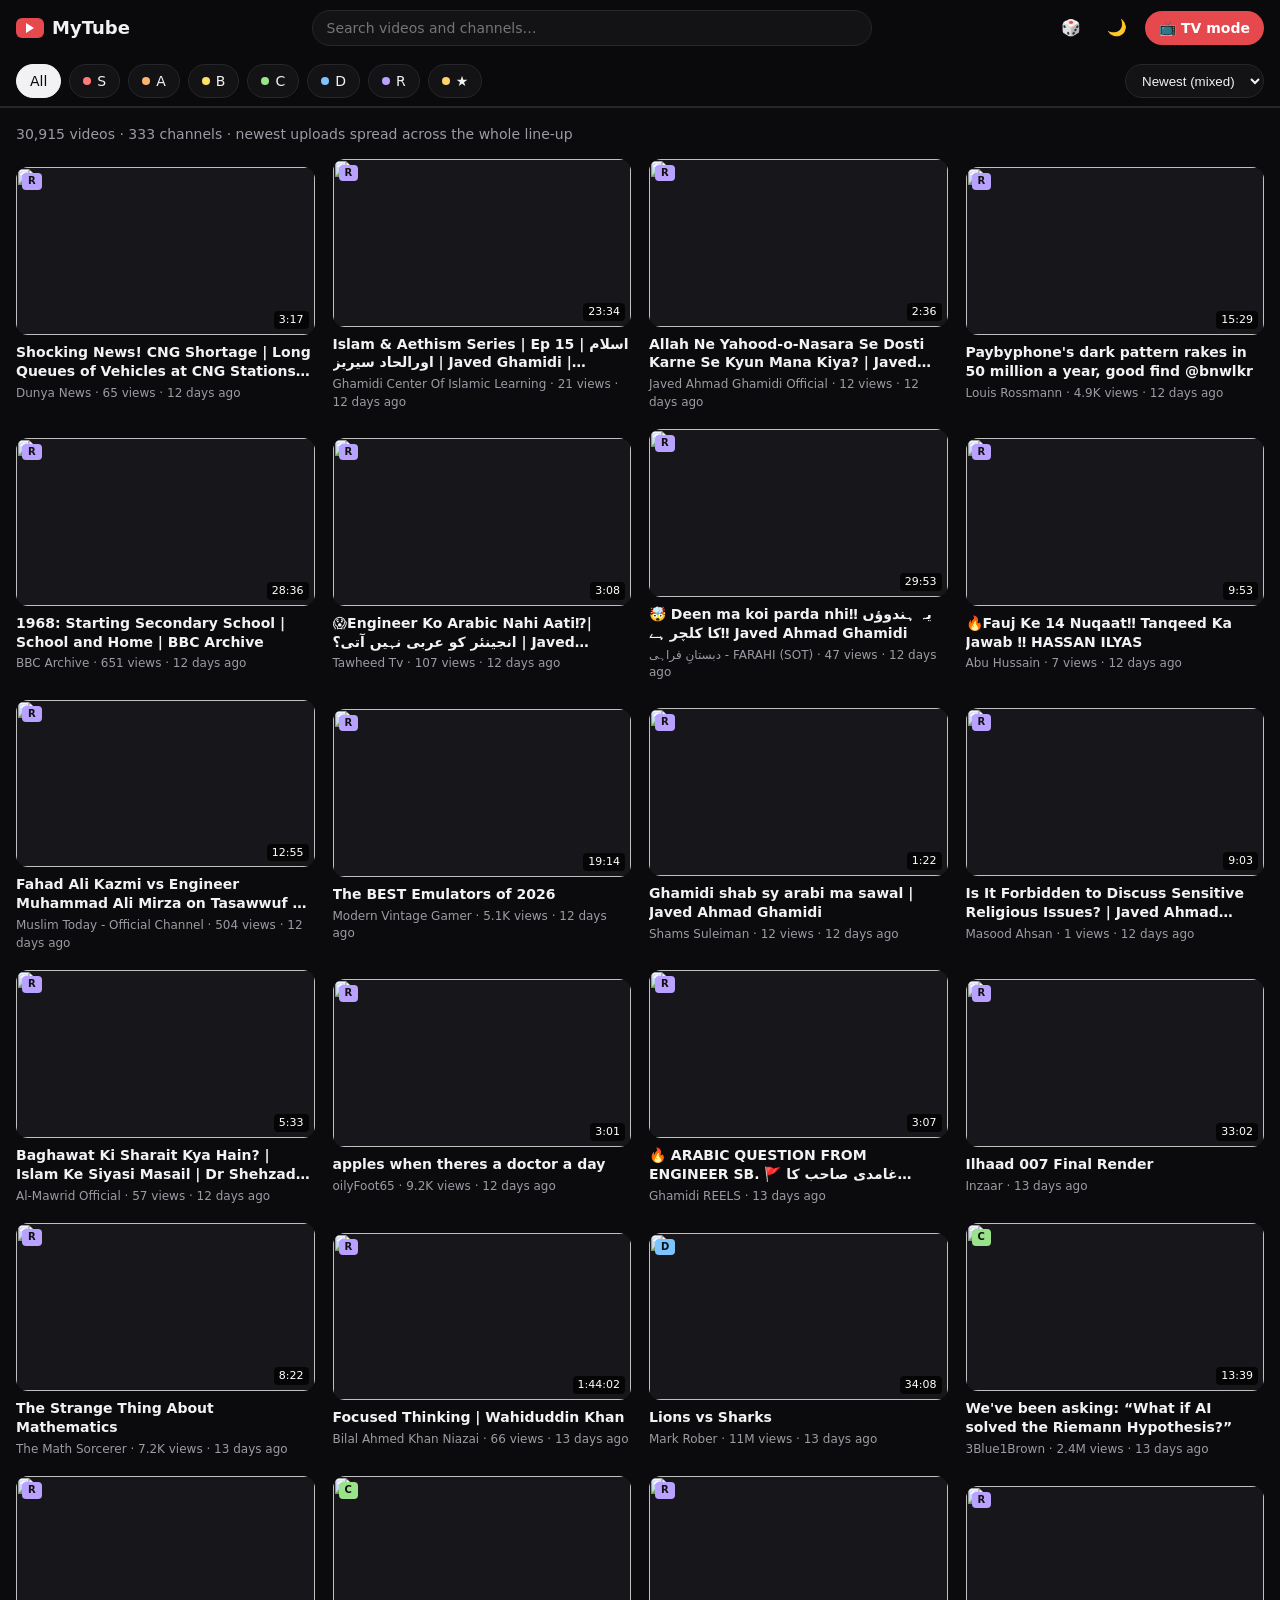
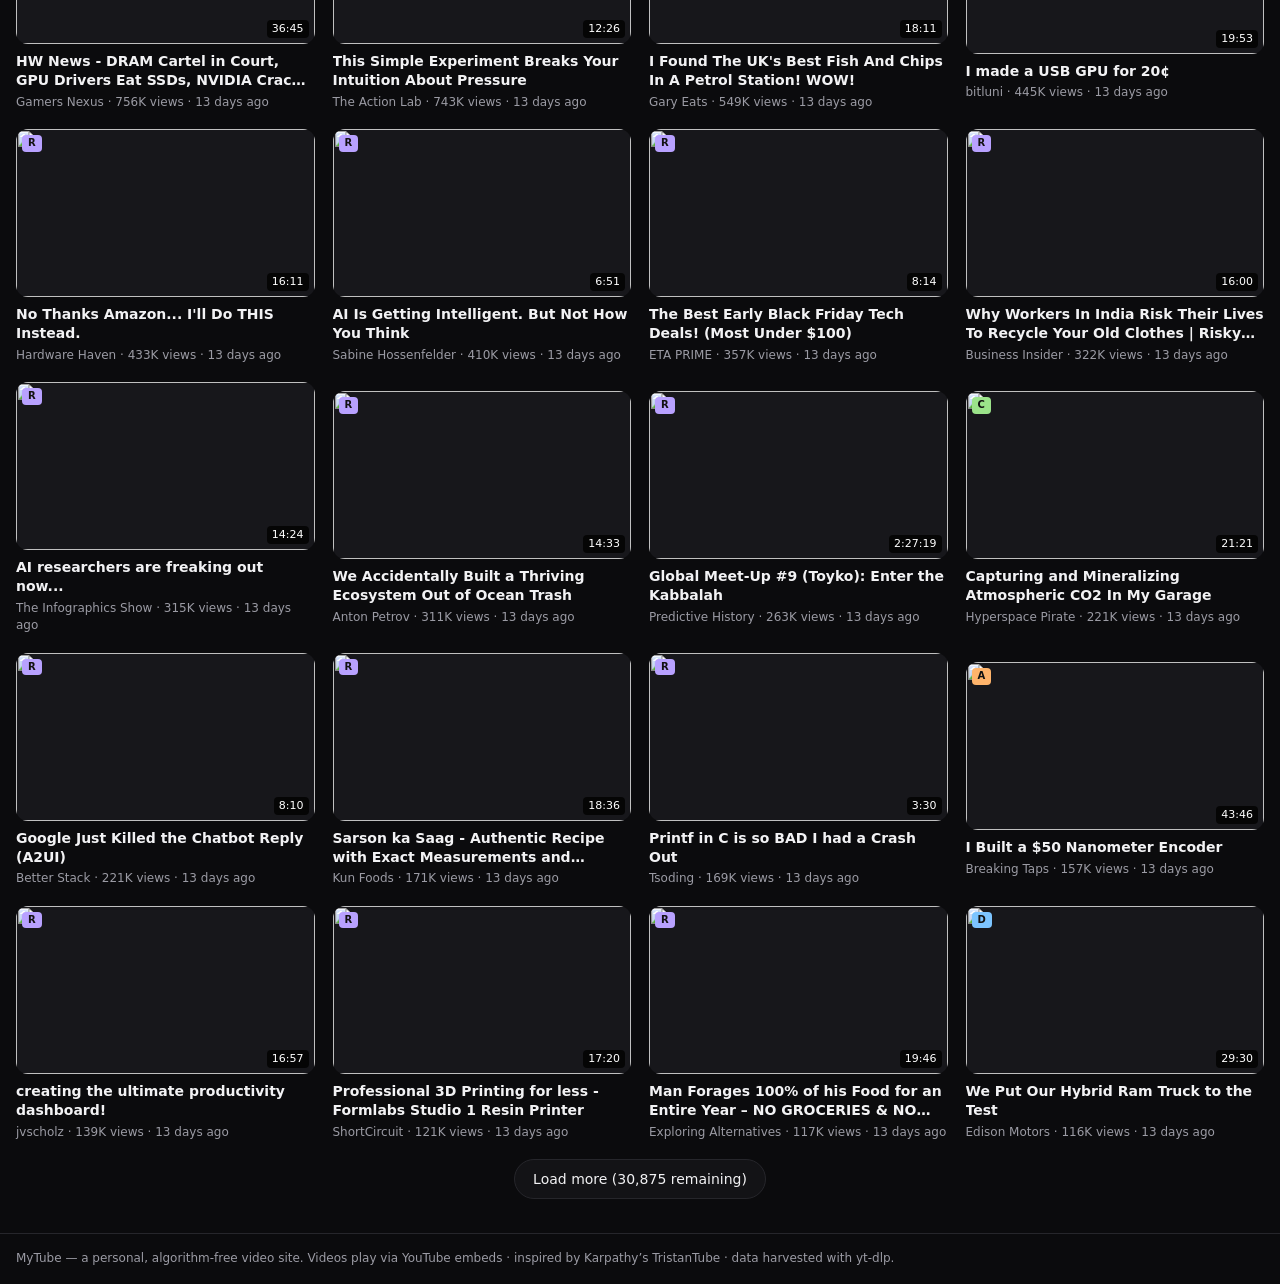
==== commit 550c61a1: "5b6910db-35ff-4c4e-af0a-9a2dfbbca2b4" ====
--- a/download/mytube-starter-kit/index.html
+++ b/download/mytube-starter-kit/index.html
@@ -188,6 +188,17 @@
   t=t+Math.imul(t^t>>>7,61|t)^t;return((t^t>>>14)>>>0)/4294967296;};
   for(let i=a.length-1;i>0;i--){const j=rnd()*(i+1)|0;[a[i],a[j]]=[a[j],a[i]];} return a; }
 function esc(s){return (s??"").replace(/&/g,"&amp;").replace(/</g,"&lt;").replace(/"/g,"&quot;");}
+function interleaveChannels(videos){
+  const groups=new Map();
+  for(const v of videos){const k=v.up?"u:"+v.up:"c:"+v.c;const g=groups.get(k);if(g)g.push(v);else groups.set(k,[v]);}
+  const out=[];
+  for(;;){const round=[];
+    for(const g of groups.values()){const v=g.shift();if(v)round.push(v);}
+    if(!round.length)break;
+    round.sort((a,b)=>(b.ts??0)-(a.ts??0)||b.v-a.v);
+    out.push(...round);}
+  return out;
+}
 
 /* ---------- data + filters ---------- */
 async function boot(){
@@ -206,21 +217,15 @@
   // feed-level dedupe: channel copy wins over the playlist copy
   const seen=new Set();
   out=out.filter(v=>!seen.has(v.id)&&seen.add(v.id));
-  if(sort==="newest") out=[...out].sort((a,b)=>(b.ts??0)-(a.ts??0)||b.v-a.v);
+  if(sort==="newest") out=interleaveChannels([...out].sort((a,b)=>(b.ts??0)-(a.ts??0)||b.v-a.v));
   else if(sort==="views") out=[...out].sort((a,b)=>b.v-a.v);
   else if(sort==="longest") out=[...out].sort((a,b)=>b.d-a.d);
   else if(sort==="shuffle") out=shuffleSeeded(out,seed);
-  // feed diversity: cap each channel's slots in the mixed feeds so hyperactive
-  // channels (news, music dumps) cannot flood the newest/shuffled feed
-  if(sort==="newest"||sort==="shuffle"){
-    const per=new Map();
-    out=out.filter(v=>{ if(DATA.channels[v.c].tier==="★") return true; const n=per.get(v.c)||0;if(n>=5)return false;per.set(v.c,n+1);return true;});
-  }
   return out;
 }
 function render(){
   const list=filtered();
-  $("#metaline").textContent=`${list.length.toLocaleString()} videos · ${DATA.channels.length} channels · newest uploads across the whole line-up, zero algorithm${q.trim()?` · results for “${q.trim()}”`:""}`;
+  $("#metaline").textContent=`${list.length.toLocaleString()} videos · ${DATA.channels.length} channels · newest uploads spread across the whole line-up${q.trim()?` · results for “${q.trim()}”`:""}`;
   const seenIds=new Set(hist);
   $("#grid").innerHTML=list.slice(0,visible).map(v=>{
     const ch=DATA.channels[v.c];
@@ -241,7 +246,7 @@
     t==="all"?"All":`<span class="dot" style="background:${TIER_COLORS[t]}"></span>${t}`}</button>`).join("")
     +`<span style="flex:1"></span><select onchange="setSort(this.value)" aria-label="Sort">
       ${["newest","views","longest","shuffle"].map(s=>`<option value="${s}" ${sort===s?"selected":""}>${
-        {newest:"Newest first",views:"Most viewed",longest:"Longest",shuffle:"Shuffled"}[s]}</option>`).join("")}
+        {newest:"Newest (mixed)",views:"Most viewed",longest:"Longest",shuffle:"Shuffled"}[s]}</option>`).join("")}
     </select>`;
 }
 function setTier(t){tier=t;visible=PAGE;renderChips();render();window.scrollTo({top:0});}
